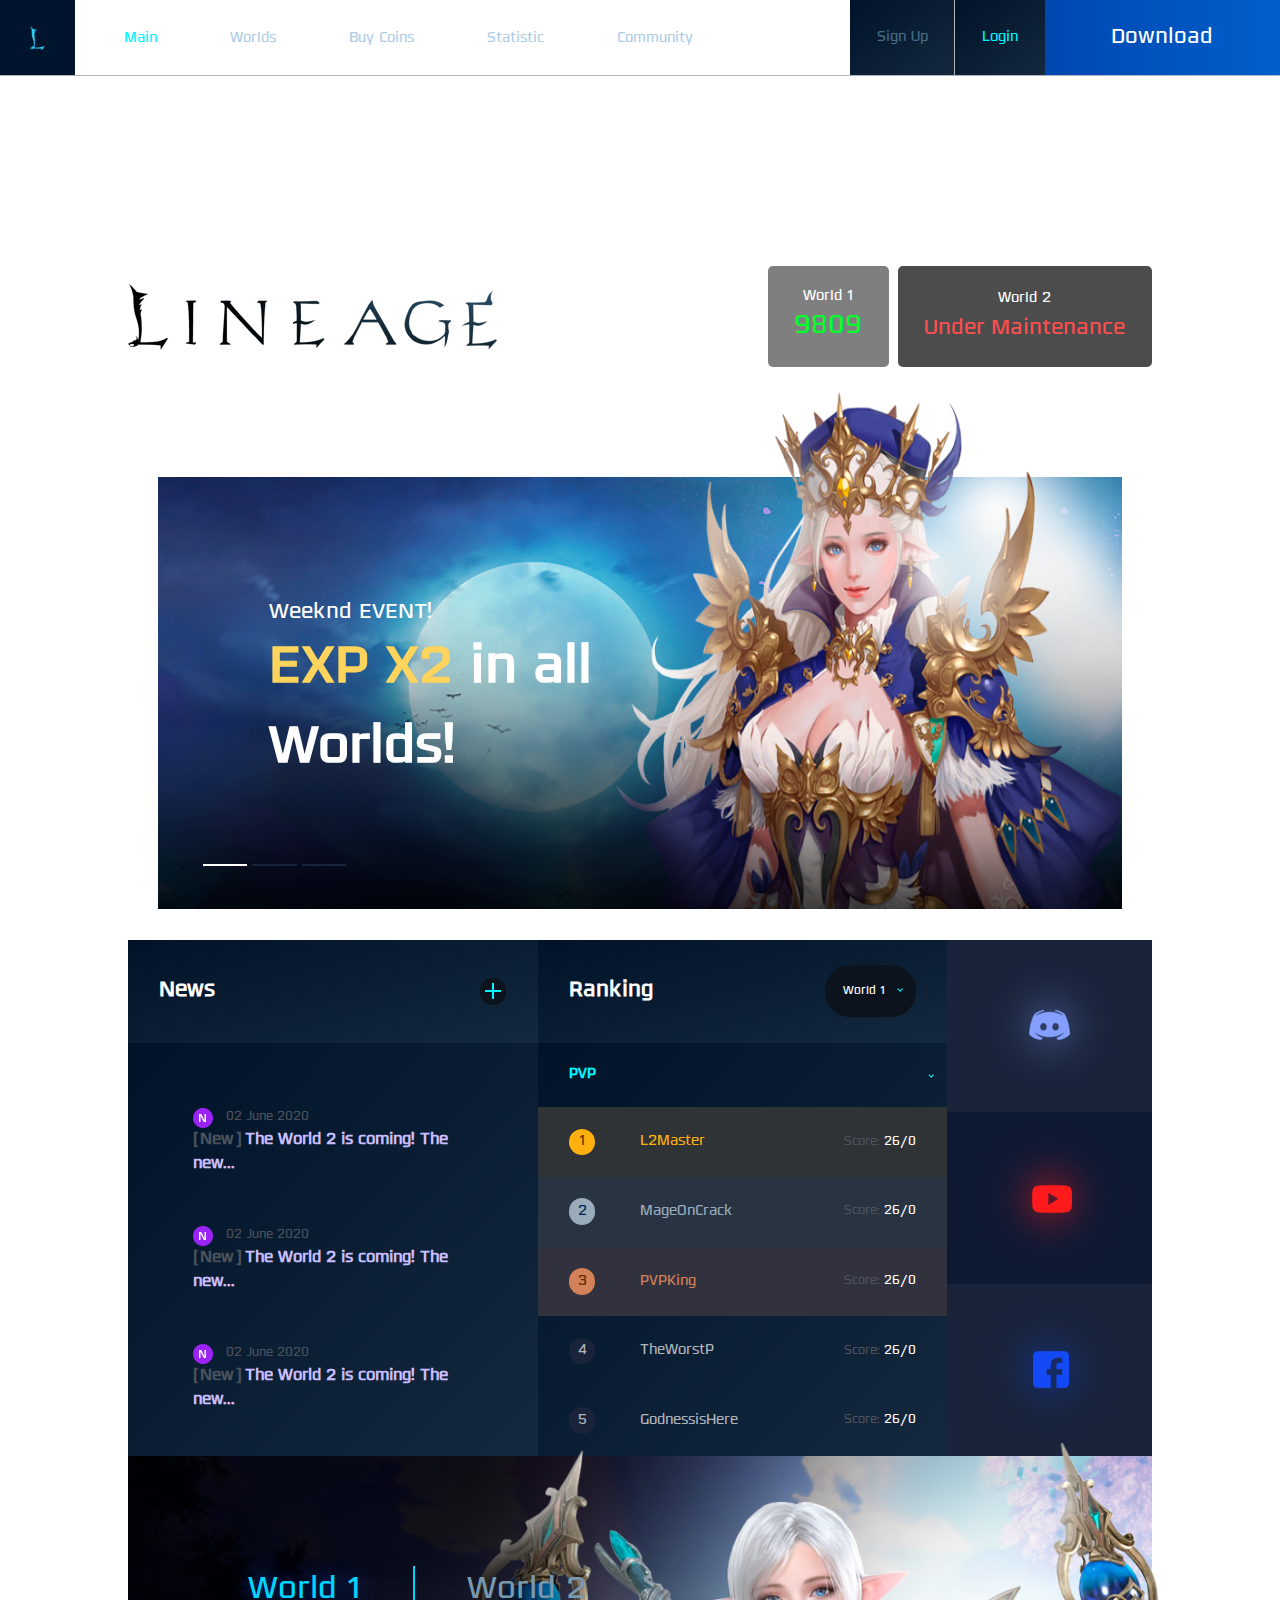
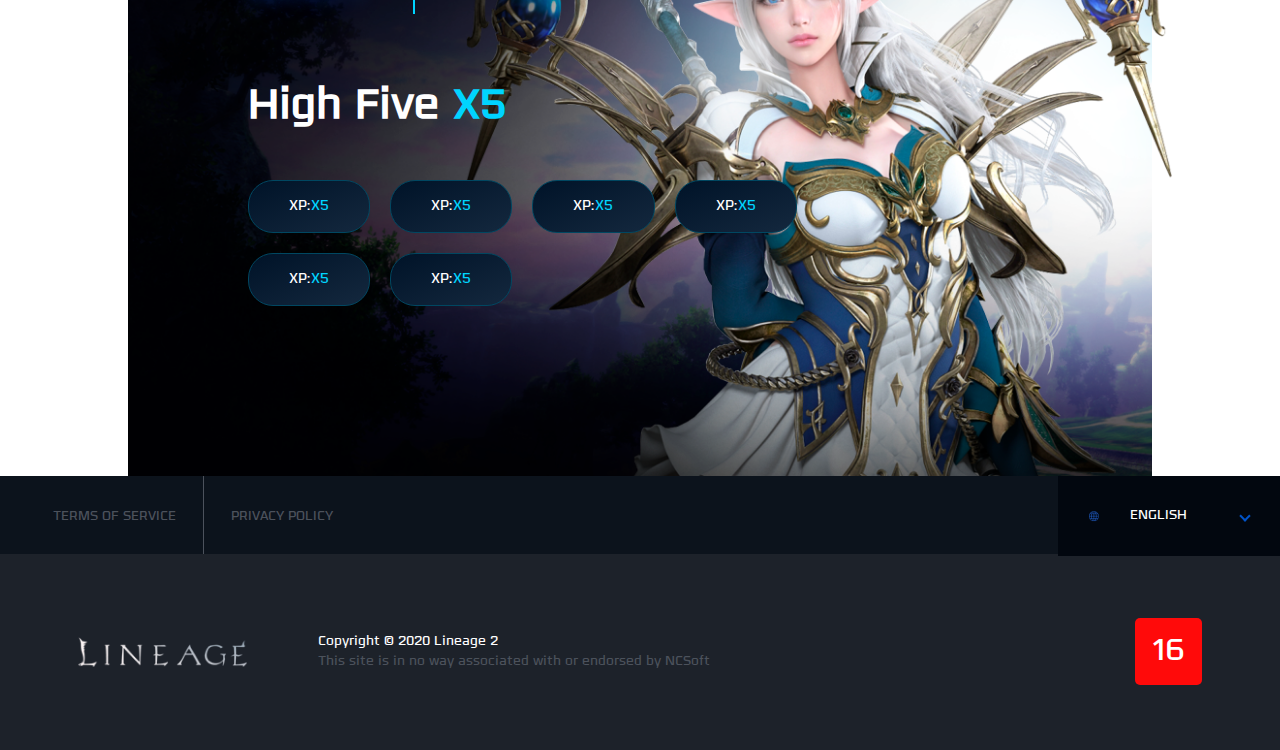
==== index.html @ 04924187 "js for blocks added" ====
<!DOCTYPE html>
<html>
  <head>
    <meta charset="utf-8">
    <meta name="viewport" content="width=device-width, initial-scale=1.0">
    <link rel="stylesheet" href="static\css\main.css">
    <link rel="stylesheet" href="static\css\slick.css">
  </head>
  <body>
    <header> <a class="header-logo dark_blue-background" href="/">
        <svg xmlns="http://www.w3.org/2000/svg" xmlns:xlink="http://www.w3.org/1999/xlink" width="20%" height="80%">
          <image x="0px" y="0px" width="100%" height="100%" xlink:href="[data-uri]"></image>
        </svg></a>
      <div class="opened" id="burger"></div>
      <div class="menu">
        <nav> 
          <ul> 
            <li> <a class="header-fonts active" href="/">Main</a></li>
            <li> <a class="header-fonts" href="#">Worlds</a></li>
            <li> <a class="header-fonts" href="#">Buy Coins</a></li>
            <li> <a class="header-fonts" href="#">Statistic</a></li>
            <li> <a class="header-fonts" href="#">Community</a></li>
          </ul>
        </nav>
        <div class="actions-bar">
          <ul> 
            <li class="dark_blue-background"> <a class="signUp header-fonts" href="#">Sign Up</a></li>
            <li class="dark_blue-background"> <a class="signUp active header-fonts" href="#">Login</a></li>
            <li> <a class="header-fonts-big" href="#downloadContent" id="download">Download   </a></li>
          </ul>
        </div>
      </div>
    </header>
    <div class="signup-wrapper" id="signUp">
      <div class="signup-content">
        <div class="cross" id="closeLogin"></div>
        <div class="top-bar"><a class="header-fonts active" href="#">Sign Up</a><a class="header-fonts" href="#">Login</a></div>
        <div class="main-bar"><a class="social-in" href="#">
            <div class="logo">
              <svg xmlns="http://www.w3.org/2000/svg" xmlns:xlink="http://www.w3.org/1999/xlink" width="50%" height="50%">
                <image x="0px" y="0px" width="100%" height="100%" xlink:href="[data-uri]"></image>
              </svg>
            </div>
            <p class="header-fonts">Sign Up with <span> Facebook </span></p></a><span class="splitter h4-font">or</span>
          <form action="">
            <label for="user"></label>
            <input class="header-fonts" type="text" placeholder="Username" required id="user">
            <label for="pass"></label>
            <input class="header-fonts" type="password" placeholder="Password" required id="pass">
            <label for="repeat_pass"></label>
            <input class="header-fonts" type="password" placeholder="Confirm password" required id="repeat_pass">
            <label for="email"></label>
            <input class="header-fonts" type="e-mail" placeholder="E-mail" required id="email">
            <button class="header-fonts white" type="submit" value="Confirm">Confirm</button>
          </form>
          <p class="mini-fonts">Confirming the register you agree with our </p>
          <p class="mini-fonts"><a href="#"> Terms of Use </a> and <a href="#"> Privacy Poliy </a></p>
        </div>
      </div>
    </div>
    <section class="main">
      <div class="top-section"><img src="static/img/main-logo.png" alt="">
        <div class="world-status-box">
          <div class="world-item"><span class="header-fonts white">World 1</span><span class="green-font">9809</span></div>
          <div class="world-item error"><span class="header-fonts white">World 2</span><span class="error-font">Under Maintenance</span></div>
        </div>
      </div>
      <div class="main-body">
        <div class="download-content" id="downloadContent">
          <div class="top-bar"><span class="green-font">Download</span>
            <ul> 
              <li> <a class="header-fonts" href="#">World 1</a></li>
              <li> <a class="header-fonts" href="#">World 2</a></li>
            </ul>
          </div>
          <div class="download-main">
            <div class="options">
              <p class="dotted header-fonts-big">Choose the best download option (File size: <span> 7.5GB </span>)</p>
              <ul class="options-list m50-t-b">
                <li><a class="green-font red p30-t-b" href="#">MEGA</a></li>
                <li><a class="green-font p30-t-b" href="#">Torrent</a></li>
                <li><a class="green-font blue p30-t-b" href="#">Mediafire</a></li>
              </ul>
            </div>
            <div class="manual">
              <p class="dotted header-fonts-big">Manual Update (File size:<span> 109MB </span>)</p><a class="p30-t-b green-font m50-t-b" href="#">Download</a>
            </div>
            <div class="requirements">
              <p class="dotted header-fonts-big">System Requirements</p>
              <table class="requirements-list m50-t-b" cellspacing="0" cellpadding="0">
                <tr>
                  <th class="h4-font">Components</th>
                  <th class="h4-font">Minimum</th>
                  <th class="h4-font">Recomended</th>
                </tr>
                <tr> 
                  <td class="header-fonts">CPU  </td>
                  <td class="header-fonts">CPU </td>
                  <td class="header-fonts">CPU </td>
                </tr>
                <tr> 
                  <td class="header-fonts">CPU  </td>
                  <td class="header-fonts">CPU </td>
                  <td class="header-fonts">CPU </td>
                </tr>
                <tr> 
                  <td class="header-fonts">CPU  </td>
                  <td class="header-fonts">CPU </td>
                  <td class="header-fonts">CPU </td>
                </tr>
                <tr> 
                  <td class="header-fonts">CPU  </td>
                  <td class="header-fonts">CPU </td>
                  <td class="header-fonts">CPU </td>
                </tr>
                <tr> 
                  <td class="header-fonts">CPU  </td>
                  <td class="header-fonts table-center" colspan="2">CPU </td>
                </tr>
                <tr> 
                  <td class="header-fonts">CPU  </td>
                  <td class="header-fonts table-center" colspan="2">CPU </td>
                </tr>
                <tr> 
                  <td class="header-fonts">CPU  </td>
                  <td class="header-fonts">CPU </td>
                  <td class="header-fonts">CPU </td>
                </tr>
              </table>
            </div>
          </div>
        </div>
        <div class="slider" id="slider">
          <div class="buttons">
            <div class="button active-slide bt-1"></div>
            <div class="button bt-2"></div>
            <div class="button bt-3"></div>
          </div>
          <div class="slide bt-1">
            <div class="text-box"><span class="header-fonts-big">Weeknd EVENT!</span>
              <h2 class="h2-font"><span> EXP X2 </span> in all  Worlds! </h2>
            </div><img src="static/img/slider-item.png" alt="">
          </div>
          <div class="slide bt-2"> 
            <div class="text-box"><span class="header-fonts-big">Weeknd EVENT 2 !</span>
              <h2 class="h2-font"><span> EXP X2 </span> in all  Worlds! </h2>
            </div><img src="static/img/slider-item.png" alt="">
          </div>
          <div class="slide bt-3"> 
            <div class="text-box"><span class="header-fonts-big">Weeknd EVENT 3 !</span>
              <h2 class="h2-font"><span> EXP X2 </span> in all  Worlds! </h2>
            </div><img src="static/img/slider-item.png" alt="">
          </div>
        </div>
        <div class="control-panel">
          <div class="news">
            <div class="top-bar platform-pading">
              <h3 class="header-fonts-big white">News</h3><a class="plus" href="#"></a>
            </div>
            <ul class="main-bar platform-pading">
              <li class="main-bar-item"><a href="#"> <img class="ico" src="static/img/avatar.png" alt=""><span class="date date-fonts">02 June 2020</span>
                  <h4 class="title h4-font"><span> New </span> The World 2 is coming! The new...</h4></a></li>
              <li class="main-bar-item"><a href="#"> <img class="ico" src="static/img/avatar.png" alt=""><span class="date date-fonts">02 June 2020</span>
                  <h4 class="title h4-font"><span> New </span> The World 2 is coming! The new...</h4></a></li>
              <li class="main-bar-item"><a href="#"> <img class="ico" src="static/img/avatar.png" alt=""><span class="date date-fonts">02 June 2020</span>
                  <h4 class="title h4-font"><span> New </span> The World 2 is coming! The new...</h4></a></li>
            </ul>
          </div>
          <div class="ranking">
            <div class="top-bar platform-pading">
              <h3 class="header-fonts-big white">Ranking</h3>
              <ul class="worlds-list">
                <li class="world world-1 visible" id="active-world"><a class="mini-fonts" href="#">World 1</a></li>
                <li class="world world-2"><a class="mini-fonts" href="#">World 2</a></li>
              </ul>
            </div>
            <ul class="ranking-bar visible world-1"> 
              <li class="ranking-bar-item">
                <h3 class="header-fonts">PVP</h3>
              </li>
              <li class="ranking-bar-item">
                <div class="position header-fonts">1</div><span class="player header-fonts">L2Master </span><span class="score date-fonts">Score: <span> 26/0 </span></span>
              </li>
              <li class="ranking-bar-item">
                <div class="position header-fonts">2</div><span class="player header-fonts">MageOnCrack</span><span class="score date-fonts"> Score: <span> 26/0 </span></span>
              </li>
              <li class="ranking-bar-item">
                <div class="position header-fonts">3</div><span class="player header-fonts">PVPKing</span><span class="score date-fonts"> Score: <span> 26/0 </span></span>
              </li>
              <li class="ranking-bar-item">
                <div class="position header-fonts">4</div><span class="player header-fonts">TheWorstP</span><span class="score date-fonts"> Score: <span> 26/0 </span></span>
              </li>
              <li class="ranking-bar-item">
                <div class="position header-fonts">5</div><span class="player header-fonts">GodnessisHere</span><span class="score date-fonts"> Score: <span> 26/0 </span></span>
              </li>
            </ul>
            <ul class="ranking-bar world-2">
              <li class="ranking-bar-item">
                <h3 class="header-fonts">PVP</h3>
              </li>
              <li class="ranking-bar-item">
                <div class="position header-fonts">1</div><span class="player header-fonts">L2Master (World 2)</span><span class="score date-fonts">Score: <span> 26/0 </span></span>
              </li>
              <li class="ranking-bar-item">
                <div class="position header-fonts">2</div><span class="player header-fonts">MageOnCrack</span><span class="score date-fonts"> Score: <span> 26/0 </span></span>
              </li>
              <li class="ranking-bar-item">
                <div class="position header-fonts">3</div><span class="player header-fonts">PVPKing</span><span class="score date-fonts"> Score: <span> 26/0 </span></span>
              </li>
              <li class="ranking-bar-item">
                <div class="position header-fonts">4</div><span class="player header-fonts">TheWorstP</span><span class="score date-fonts"> Score: <span> 26/0 </span></span>
              </li>
              <li class="ranking-bar-item">
                <div class="position header-fonts">5</div><span class="player header-fonts">GodnessisHere</span><span class="score date-fonts"> Score: <span> 26/0 </span></span>
              </li>
            </ul>
          </div>
          <div class="platform"><a class="platform-item" href="#"><img src="static/img/discord.png" alt=""></a><a class="platform-item" href="#"><img src="static/img/youtube.png" alt=""></a><a class="platform-item" href="#"><img src="static/img/facebook.png" alt=""></a></div>
        </div>
        <div class="worlds_info">
          <div class="worlds_switcher"><a class="footer-fonts-big active_world" href="#" id="wrld1">World 1</a><a class="footer-fonts-big" href="#" id="wrld2">World 2</a></div>
          <div class="world-info visible">
            <h3 class="h3-font">High Five <span>X5</span></h3>
            <ul class="info"> 
              <li class="info-item header-fonts white">XP: <span>X5 </span></li>
              <li class="info-item header-fonts white">XP: <span>X5 </span></li>
              <li class="info-item header-fonts white">XP: <span>X5 </span></li>
              <li class="info-item header-fonts white">XP: <span>X5 </span></li>
              <li class="info-item header-fonts white">XP: <span>X5 </span></li>
              <li class="info-item header-fonts white">XP: <span>X5 </span></li>
            </ul><img src="static/img/world-1-img.png" alt="">
          </div>
          <div class="world-info world-info-2">
            <h3 class="h3-font">High Five <span>X5</span></h3>
            <ul class="info"> 
              <li class="info-item header-fonts white">XP: <span>X5 </span></li>
              <li class="info-item header-fonts white">XP: <span>X5 </span></li>
              <li class="info-item header-fonts white">XP: <span>X5 </span></li>
              <li class="info-item header-fonts white">XP: <span>X5 </span></li>
              <li class="info-item header-fonts white">XP: <span>X5 </span></li>
              <li class="info-item header-fonts white">XP: <span>X5 </span></li>
            </ul><img src="static/img/world-2-img.png" alt="">
          </div>
        </div>
      </div>
    </section>
    <footer>
      <div class="footer-top">
        <ul class="terms">
          <li> <a class="footer-fonts" href="#">TERMS OF SERVICE</a></li>
          <li> <a class="footer-fonts" href="#">PRIVACY POLICY</a></li>
        </ul>
        <ul class="lang-switcher"> 
          <li> 
            <div class="lang-img">
              <svg xmlns="http://www.w3.org/2000/svg" xmlns:xlink="http://www.w3.org/1999/xlink" width="100%" height="100%">
                <image x="0px" y="0px" width="100%" height="100%" xlink:href="[data-uri]"></image>
              </svg>
            </div><a class="footer-fonts" href="#">ENGLISH</a>
          </li>
          <li> <a class="footer-fonts" href="#">ENGLISH</a></li>
        </ul>
      </div>
      <div class="footer-bottom">
        <div class="main-logo"><a href="#"><img src="static/img/logo.png" alt=""></a></div>
        <p class="footer-fonts copyright"><span> Copyright © 2020 Lineage 2 </span> This site is in no way associated with or endorsed by NCSoft</p>
        <div class="red-logo">
          <p class="footer-fonts-big">16</p>
        </div>
      </div>
    </footer>
    <script src="static//js//main.js"></script>
  </body>
</html>
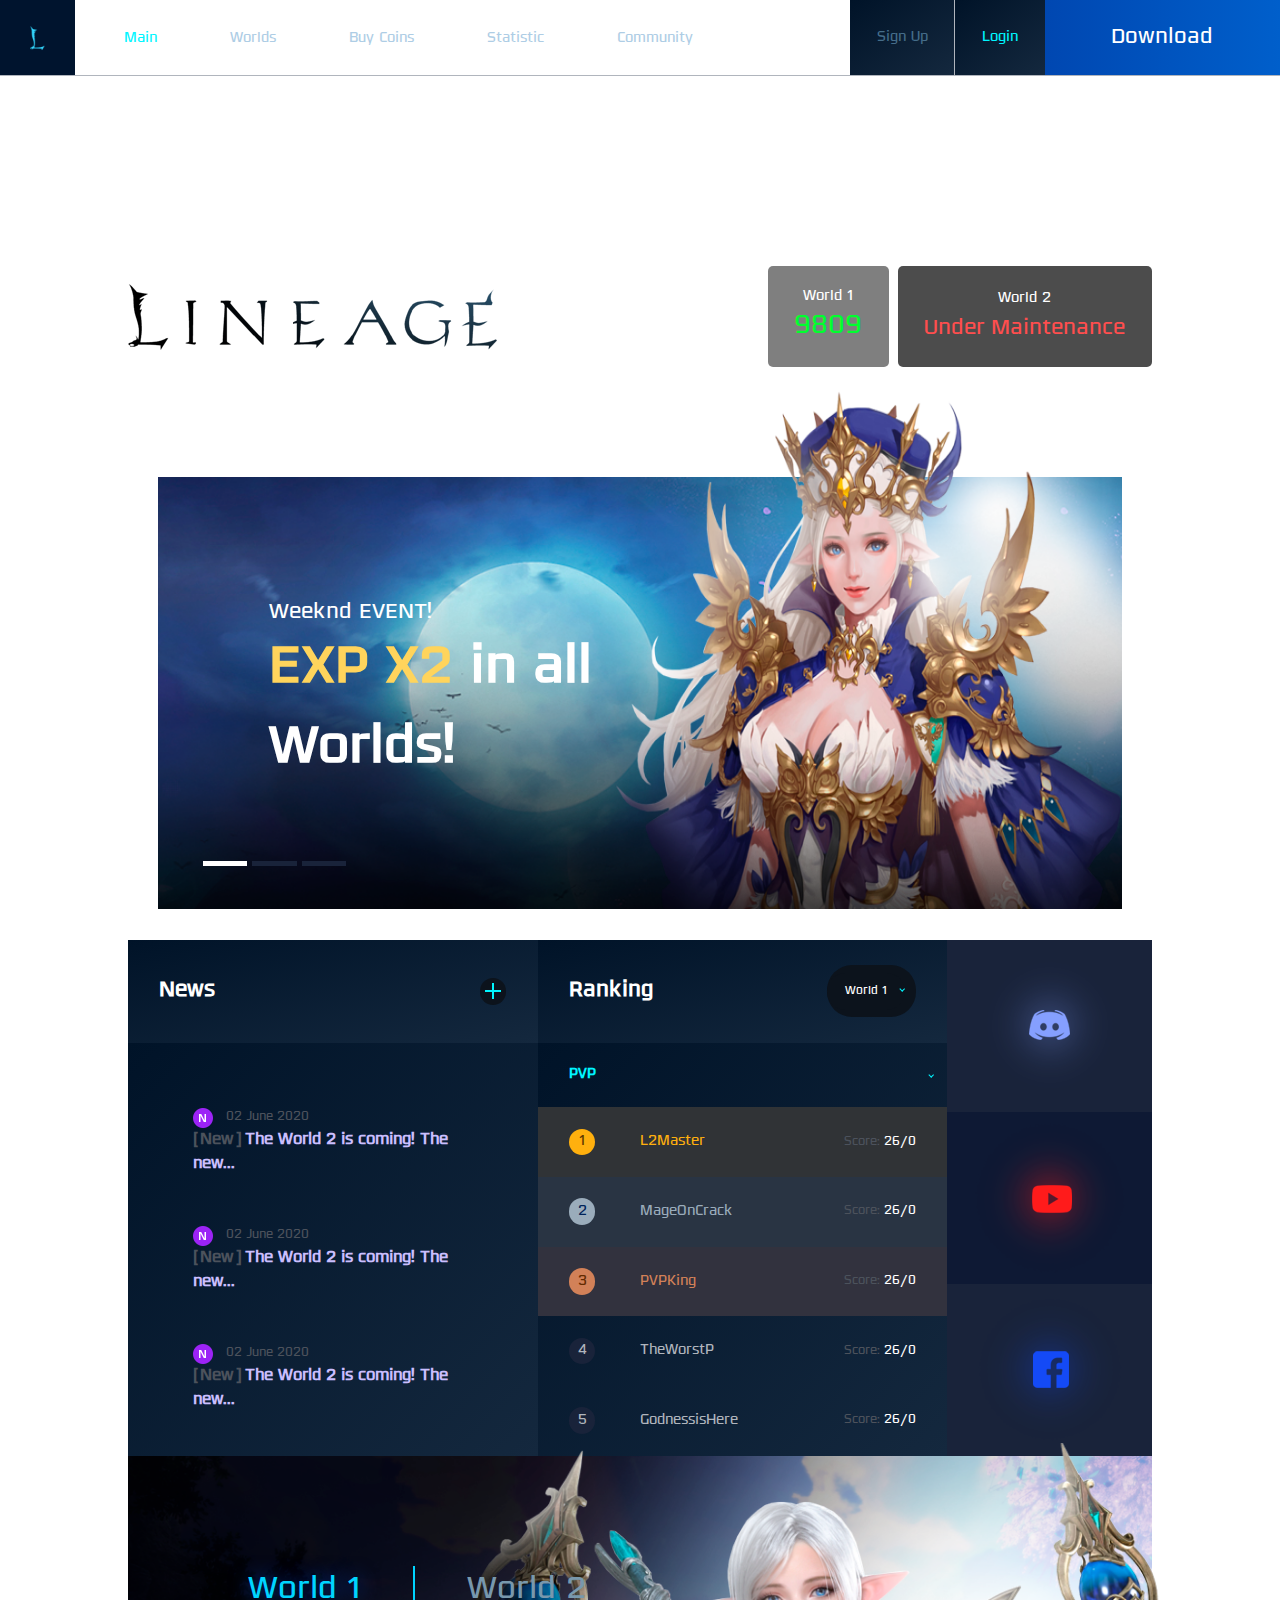
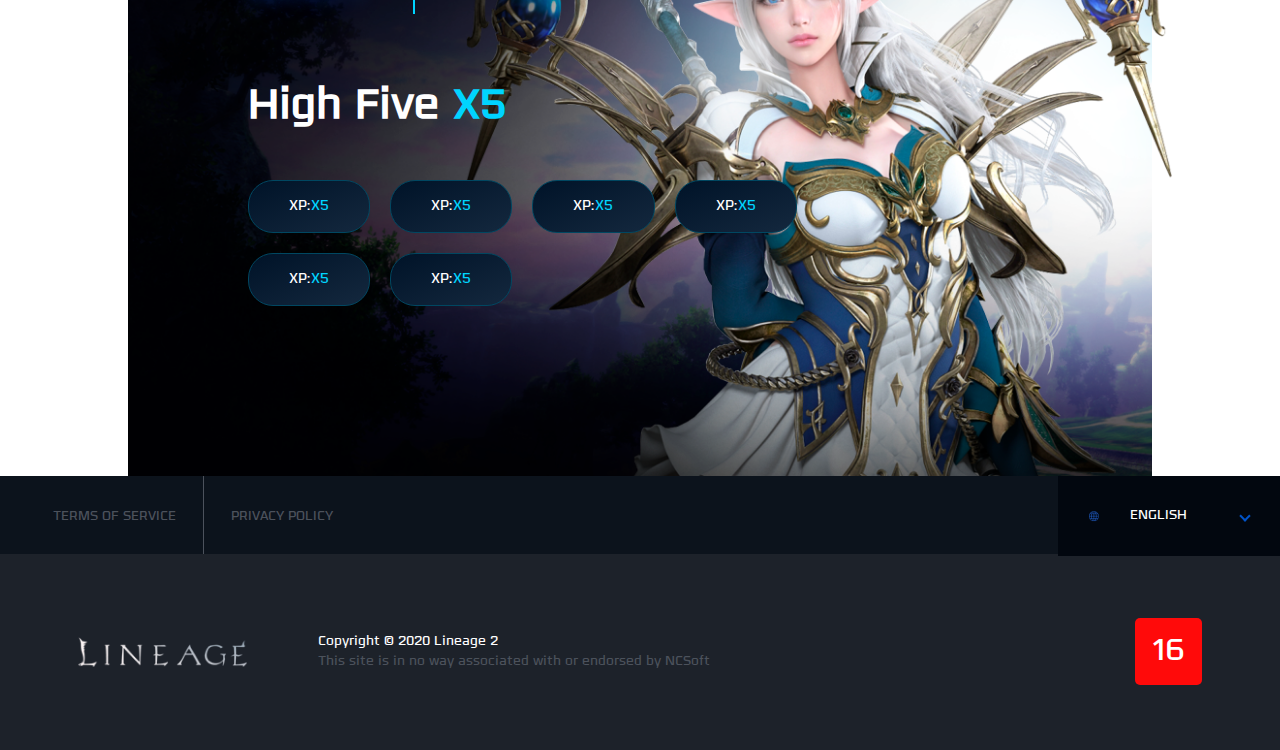
==== commit 47f5b411: "js slider" ====
--- a/index.html
+++ b/index.html
@@ -4,7 +4,8 @@
     <meta charset="utf-8">
     <meta name="viewport" content="width=device-width, initial-scale=1.0">
     <link rel="stylesheet" href="static\css\main.css">
-    <link rel="stylesheet" href="static\css\slick.css">
+    <title>Linage</title>
+    <link rel="shortcut icon" href="static/img/L.png" type="image/x-icon">
   </head>
   <body>
     <header> <a class="header-logo dark_blue-background" href="/">
@@ -34,8 +35,8 @@
     <div class="signup-wrapper" id="signUp">
       <div class="signup-content">
         <div class="cross" id="closeLogin"></div>
-        <div class="top-bar"><a class="header-fonts active" href="#">Sign Up</a><a class="header-fonts" href="#">Login</a></div>
-        <div class="main-bar"><a class="social-in" href="#">
+        <div class="top-bar"><a class="header-fonts active active_entry" href="#" id="getSignUp">Sign Up</a><a class="header-fonts" href="#" id="getLogin">Login</a></div>
+        <div class="main-bar form"><a class="social-in" href="#">
             <div class="logo">
               <svg xmlns="http://www.w3.org/2000/svg" xmlns:xlink="http://www.w3.org/1999/xlink" width="50%" height="50%">
                 <image x="0px" y="0px" width="100%" height="100%" xlink:href="[data-uri]"></image>
@@ -44,17 +45,26 @@
             <p class="header-fonts">Sign Up with <span> Facebook </span></p></a><span class="splitter h4-font">or</span>
           <form action="">
             <label for="user"></label>
-            <input class="header-fonts" type="text" placeholder="Username" required id="user">
+            <input class="header-fonts" name="User" type="text" placeholder="Username" required id="user">
             <label for="pass"></label>
-            <input class="header-fonts" type="password" placeholder="Password" required id="pass">
+            <input class="header-fonts" name="Password" type="password" placeholder="Password" required id="pass">
             <label for="repeat_pass"></label>
             <input class="header-fonts" type="password" placeholder="Confirm password" required id="repeat_pass">
             <label for="email"></label>
-            <input class="header-fonts" type="e-mail" placeholder="E-mail" required id="email">
-            <button class="header-fonts white" type="submit" value="Confirm">Confirm</button>
+            <input class="header-fonts" name="E-mail" type="e-mail" placeholder="E-mail" required id="email">
+            <button class="header-fonts white" type="submit" value="Confirm" id="confirm">Confirm</button>
           </form>
           <p class="mini-fonts">Confirming the register you agree with our </p>
           <p class="mini-fonts"><a href="#"> Terms of Use </a> and <a href="#"> Privacy Poliy </a></p>
+        </div>
+        <div class="main-bar form">
+          <form action="">
+            <label for="user"></label>
+            <input class="header-fonts" name="User" type="text" placeholder="Username" required id="userLogin">
+            <label for="pass"></label>
+            <input class="header-fonts" name="Password" type="password" placeholder="Password" required id="passLogin">
+            <button class="header-fonts white" type="submit" value="Confirm">Login</button>
+          </form>
         </div>
       </div>
     </div>
@@ -69,8 +79,8 @@
         <div class="download-content" id="downloadContent">
           <div class="top-bar"><span class="green-font">Download</span>
             <ul> 
-              <li> <a class="header-fonts" href="#">World 1</a></li>
-              <li> <a class="header-fonts" href="#">World 2</a></li>
+              <li class="active-download-world" id="downloadW1"><a class="header-fonts" href="#">World 1</a></li>
+              <li id="downloadW2"> <a class="header-fonts" href="#">World 2</a></li>
             </ul>
           </div>
           <div class="download-main">
@@ -95,36 +105,90 @@
                 </tr>
                 <tr> 
                   <td class="header-fonts">CPU  </td>
-                  <td class="header-fonts">CPU </td>
-                  <td class="header-fonts">CPU </td>
+                  <td class="header-fonts">Intel® Pentium® 4 3.0 GHz </td>
+                  <td class="header-fonts">Intel® Core™2 Duo 6300  </td>
+                </tr>
+                <tr> 
+                  <td class="header-fonts">Memory  </td>
+                  <td class="header-fonts">2 GB or more RAM    </td>
+                  <td class="header-fonts">4 GB or more RAM </td>
+                </tr>
+                <tr> 
+                  <td class="header-fonts">Video card  </td>
+                  <td class="header-fonts">NVIDIA® GeForce® 6600 GT </td>
+                  <td class="header-fonts">NVIDIA® GeForce® 7600 GT </td>
+                </tr>
+                <tr> 
+                  <td class="header-fonts">Connection  </td>
+                  <td class="header-fonts">56k Internet connection </td>
+                  <td class="header-fonts">Broadband Internet Connection </td>
+                </tr>
+                <tr> 
+                  <td class="header-fonts">Hard Disc  </td>
+                  <td class="header-fonts table-center" colspan="2">30 GB or higher free space  </td>
+                </tr>
+                <tr> 
+                  <td class="header-fonts">Direct X  </td>
+                  <td class="header-fonts table-center" colspan="2">Direct X 9.0c or above </td>
+                </tr>
+                <tr> 
+                  <td class="header-fonts">Operating System  </td>
+                  <td class="header-fonts table-center" colspan="2">Windows 7 32bit / Windows 8 32bit / Windows 10 32bit</td>
+                </tr>
+              </table>
+            </div>
+          </div>
+          <div class="download-main">
+            <div class="options">
+              <p class="dotted header-fonts-big">Choose the best download option (File size: <span> 7.5GB </span>) 2</p>
+              <ul class="options-list m50-t-b">
+                <li><a class="green-font red p30-t-b" href="#">MEGA</a></li>
+                <li><a class="green-font p30-t-b" href="#">Torrent</a></li>
+                <li><a class="green-font blue p30-t-b" href="#">Mediafire</a></li>
+              </ul>
+            </div>
+            <div class="manual">
+              <p class="dotted header-fonts-big">Manual Update (File size:<span> 109MB </span>)</p><a class="p30-t-b green-font m50-t-b" href="#">Download</a>
+            </div>
+            <div class="requirements">
+              <p class="dotted header-fonts-big">System Requirements</p>
+              <table class="requirements-list m50-t-b" cellspacing="0" cellpadding="0">
+                <tr>
+                  <th class="h4-font">Components</th>
+                  <th class="h4-font">Minimum</th>
+                  <th class="h4-font">Recomended</th>
                 </tr>
                 <tr> 
                   <td class="header-fonts">CPU  </td>
-                  <td class="header-fonts">CPU </td>
-                  <td class="header-fonts">CPU </td>
-                </tr>
-                <tr> 
-                  <td class="header-fonts">CPU  </td>
-                  <td class="header-fonts">CPU </td>
-                  <td class="header-fonts">CPU </td>
-                </tr>
-                <tr> 
-                  <td class="header-fonts">CPU  </td>
-                  <td class="header-fonts">CPU </td>
-                  <td class="header-fonts">CPU </td>
-                </tr>
-                <tr> 
-                  <td class="header-fonts">CPU  </td>
-                  <td class="header-fonts table-center" colspan="2">CPU </td>
-                </tr>
-                <tr> 
-                  <td class="header-fonts">CPU  </td>
-                  <td class="header-fonts table-center" colspan="2">CPU </td>
-                </tr>
-                <tr> 
-                  <td class="header-fonts">CPU  </td>
-                  <td class="header-fonts">CPU </td>
-                  <td class="header-fonts">CPU </td>
+                  <td class="header-fonts">Intel® Pentium® 4 3.0 GHz </td>
+                  <td class="header-fonts">Intel® Core™2 Duo 6300  </td>
+                </tr>
+                <tr> 
+                  <td class="header-fonts">Memory  </td>
+                  <td class="header-fonts">2 GB or more RAM    </td>
+                  <td class="header-fonts">4 GB or more RAM </td>
+                </tr>
+                <tr> 
+                  <td class="header-fonts">Video card  </td>
+                  <td class="header-fonts">NVIDIA® GeForce® 6600 GT </td>
+                  <td class="header-fonts">NVIDIA® GeForce® 7600 GT </td>
+                </tr>
+                <tr> 
+                  <td class="header-fonts">Connection  </td>
+                  <td class="header-fonts">56k Internet connection </td>
+                  <td class="header-fonts">Broadband Internet Connection </td>
+                </tr>
+                <tr> 
+                  <td class="header-fonts">Hard Disc  </td>
+                  <td class="header-fonts table-center" colspan="2">30 GB or higher free space  </td>
+                </tr>
+                <tr> 
+                  <td class="header-fonts">Direct X  </td>
+                  <td class="header-fonts table-center" colspan="2">Direct X 9.0c or above </td>
+                </tr>
+                <tr> 
+                  <td class="header-fonts">Operating System  </td>
+                  <td class="header-fonts table-center" colspan="2">Windows 7 32bit / Windows 8 32bit / Windows 10 32bit</td>
                 </tr>
               </table>
             </div>
@@ -258,7 +322,7 @@
               </svg>
             </div><a class="footer-fonts" href="#">ENGLISH</a>
           </li>
-          <li> <a class="footer-fonts" href="#">ENGLISH</a></li>
+          <li> <a class="footer-fonts" href="#">RUSSIAN</a></li>
         </ul>
       </div>
       <div class="footer-bottom">
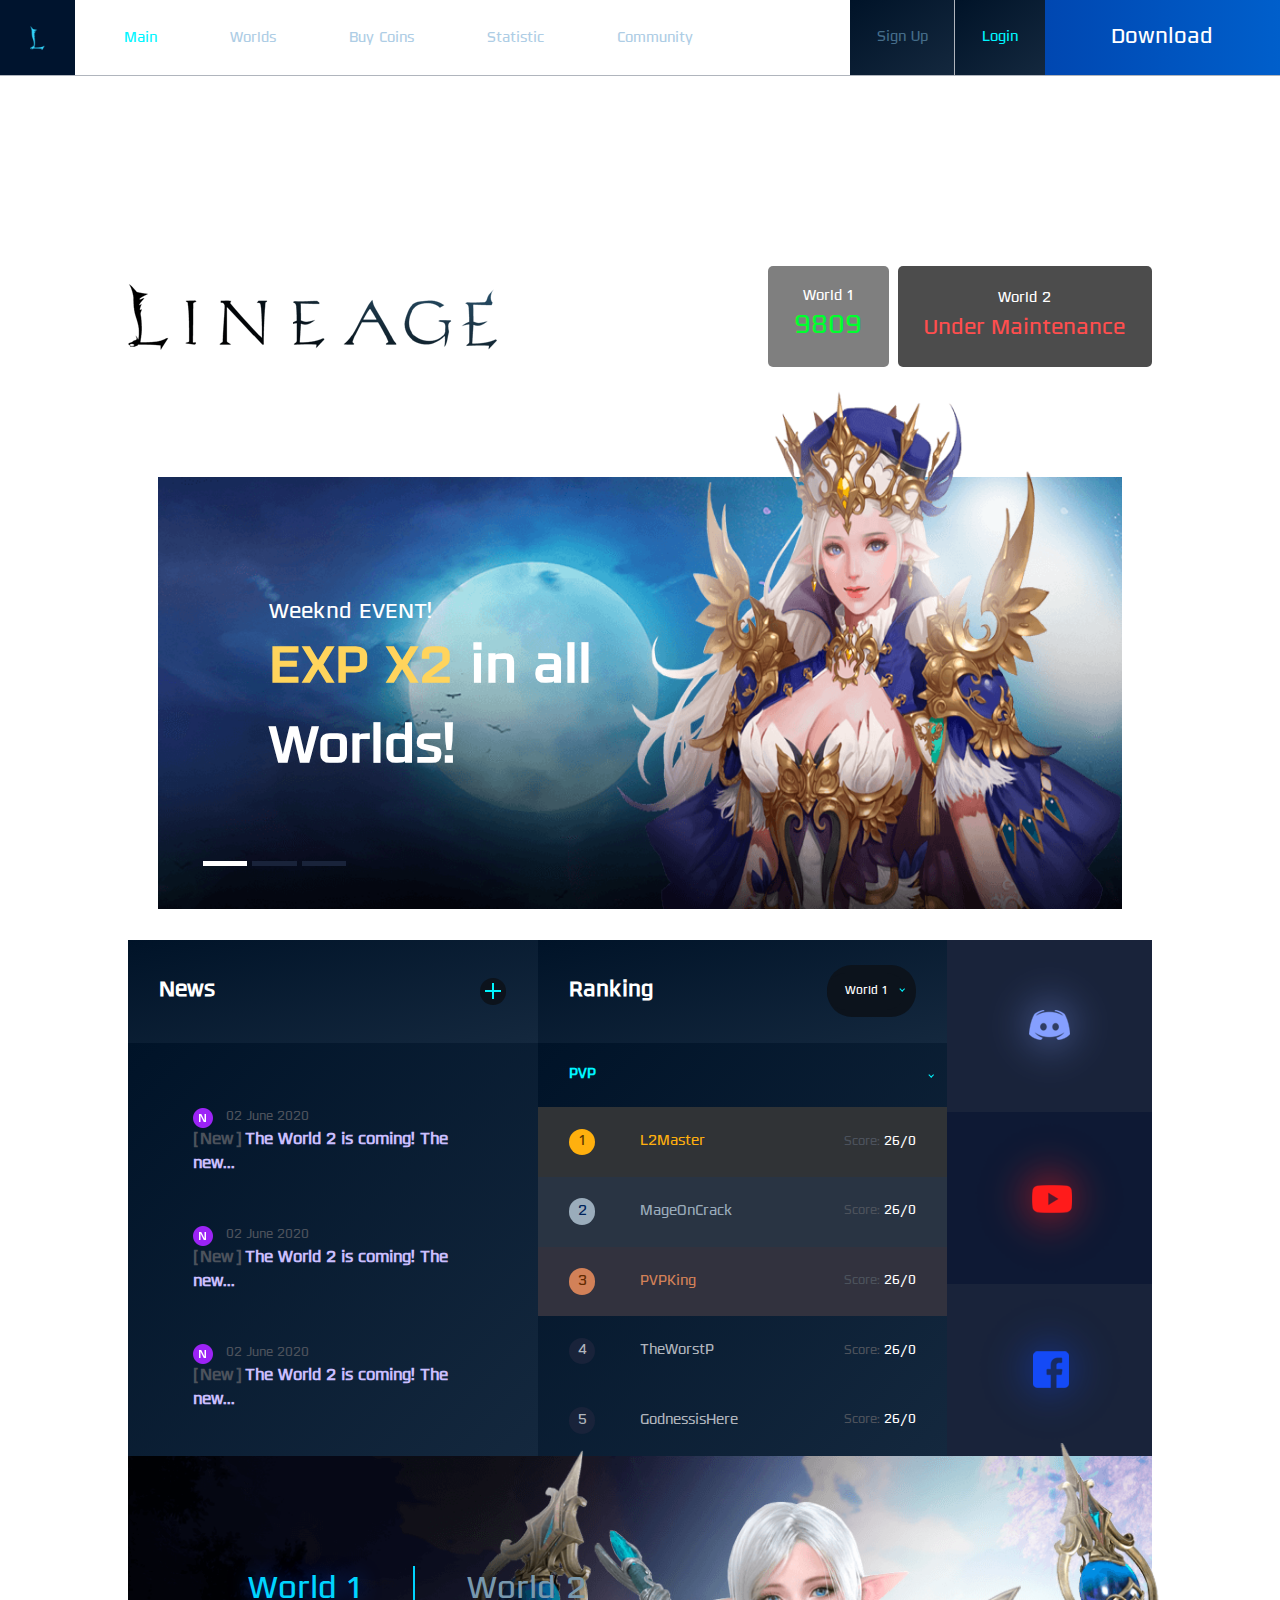
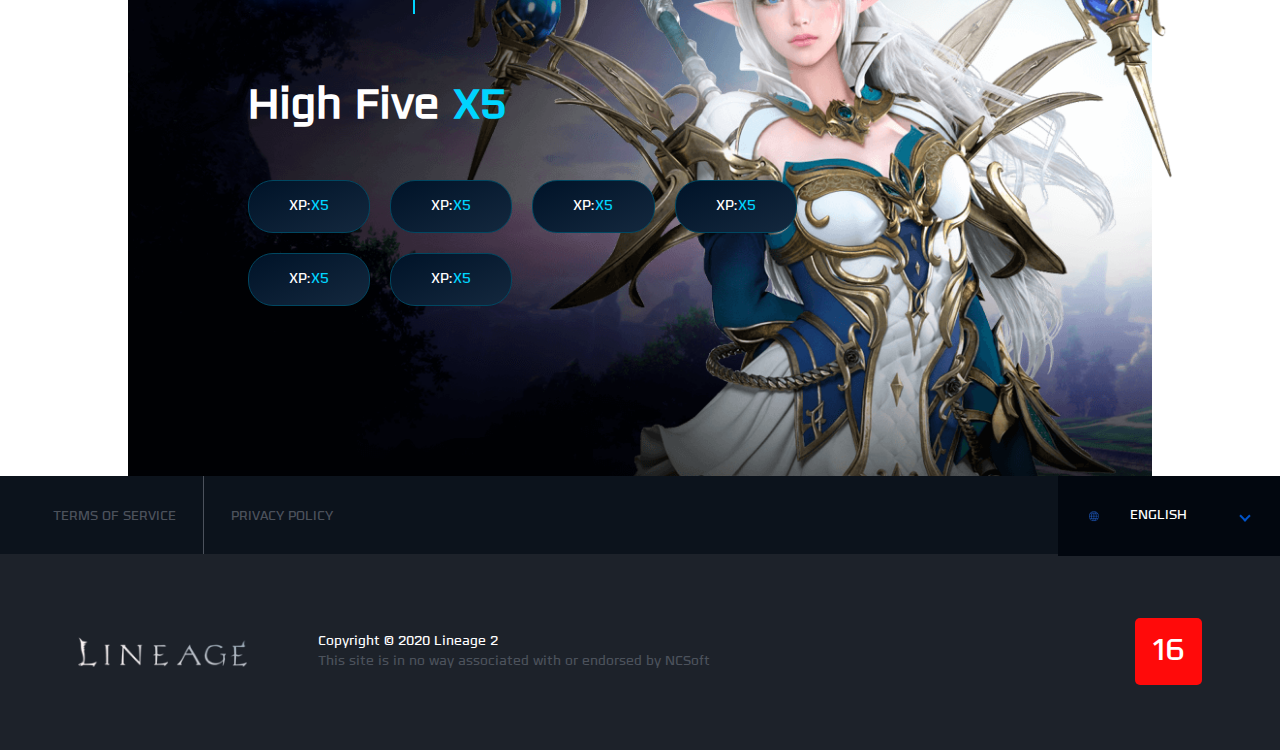
==== commit 2422863a: "compressing imgs, fix js, download modal" ====
--- a/index.html
+++ b/index.html
@@ -1,8 +1,10 @@
 <!DOCTYPE html>
-<html>
+<html lang="en">
   <head>
     <meta charset="utf-8">
     <meta name="viewport" content="width=device-width, initial-scale=1.0">
+    <meta title="Linage">
+    <meta description="Linage layout">
     <link rel="stylesheet" href="static\css\main.css">
     <title>Linage</title>
     <link rel="shortcut icon" href="static/img/L.png" type="image/x-icon">
@@ -12,8 +14,8 @@
         <svg xmlns="http://www.w3.org/2000/svg" xmlns:xlink="http://www.w3.org/1999/xlink" width="20%" height="80%">
           <image x="0px" y="0px" width="100%" height="100%" xlink:href="[data-uri]"></image>
         </svg></a>
-      <div class="opened" id="burger"></div>
-      <div class="menu">
+      <div class="closed" id="burger"></div>
+      <div class="menu" id="menu">
         <nav> 
           <ul> 
             <li> <a class="header-fonts active" href="/">Main</a></li>
@@ -45,13 +47,13 @@
             <p class="header-fonts">Sign Up with <span> Facebook </span></p></a><span class="splitter h4-font">or</span>
           <form action="">
             <label for="user"></label>
-            <input class="header-fonts" name="User" type="text" placeholder="Username" required id="user">
+            <input class="header-fonts" name="User" type="text" placeholder="Username" required autocomplete="on" id="user">
             <label for="pass"></label>
-            <input class="header-fonts" name="Password" type="password" placeholder="Password" required id="pass">
+            <input class="header-fonts" name="Password" type="password" placeholder="Password" required autocomplete="on" id="pass">
             <label for="repeat_pass"></label>
-            <input class="header-fonts" type="password" placeholder="Confirm password" required id="repeat_pass">
+            <input class="header-fonts" type="password" placeholder="Confirm password" required autocomplete="on" id="repeat_pass">
             <label for="email"></label>
-            <input class="header-fonts" name="E-mail" type="e-mail" placeholder="E-mail" required id="email">
+            <input class="header-fonts" name="E-mail" type="e-mail" placeholder="E-mail" required autocomplete="on" id="email">
             <button class="header-fonts white" type="submit" value="Confirm" id="confirm">Confirm</button>
           </form>
           <p class="mini-fonts">Confirming the register you agree with our </p>
@@ -60,9 +62,9 @@
         <div class="main-bar form">
           <form action="">
             <label for="user"></label>
-            <input class="header-fonts" name="User" type="text" placeholder="Username" required id="userLogin">
+            <input class="header-fonts" name="User" type="text" placeholder="Username" required autocomplete="on" id="userLogin">
             <label for="pass"></label>
-            <input class="header-fonts" name="Password" type="password" placeholder="Password" required id="passLogin">
+            <input class="header-fonts" name="Password" type="password" placeholder="Password" required autocomplete="on" id="passLogin">
             <button class="header-fonts white" type="submit" value="Confirm">Login</button>
           </form>
         </div>
@@ -77,6 +79,7 @@
       </div>
       <div class="main-body">
         <div class="download-content" id="downloadContent">
+          <div id="closeDonwload"></div>
           <div class="top-bar"><span class="green-font">Download</span>
             <ul> 
               <li class="active-download-world" id="downloadW1"><a class="header-fonts" href="#">World 1</a></li>
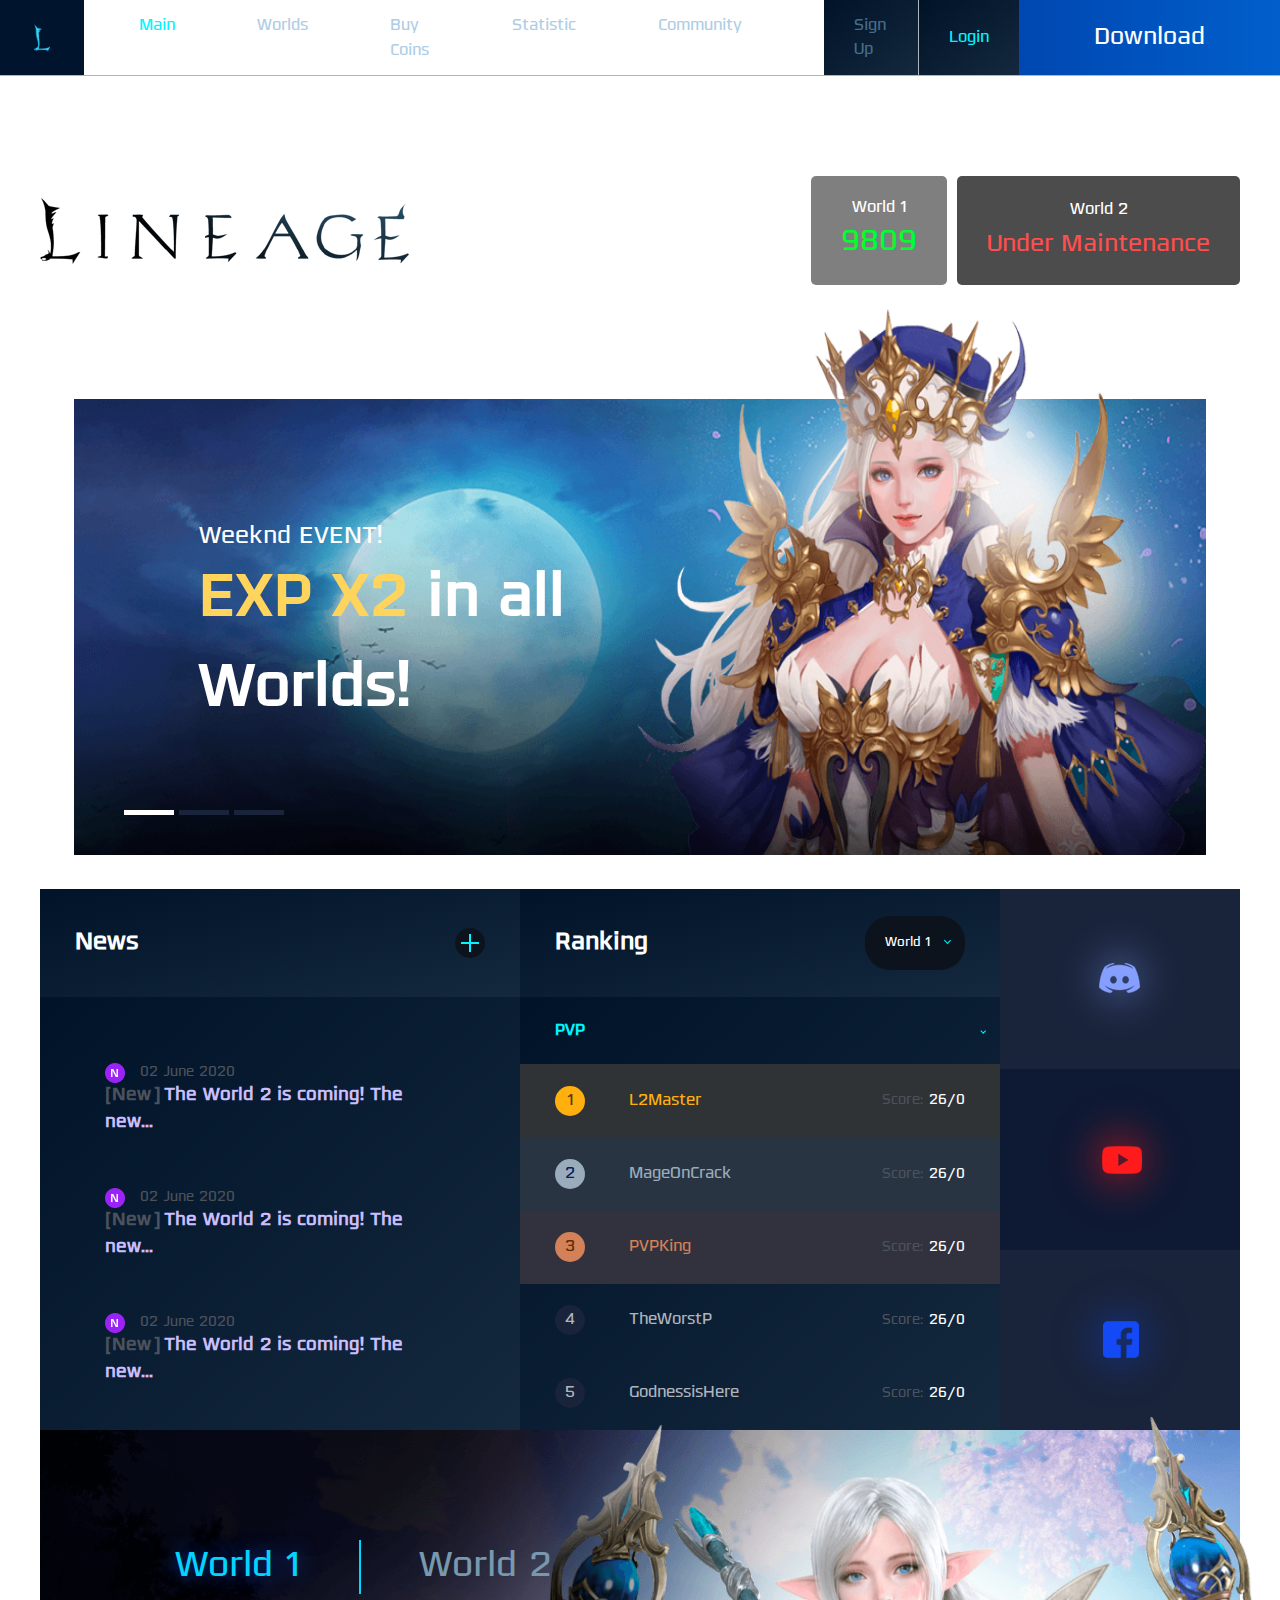
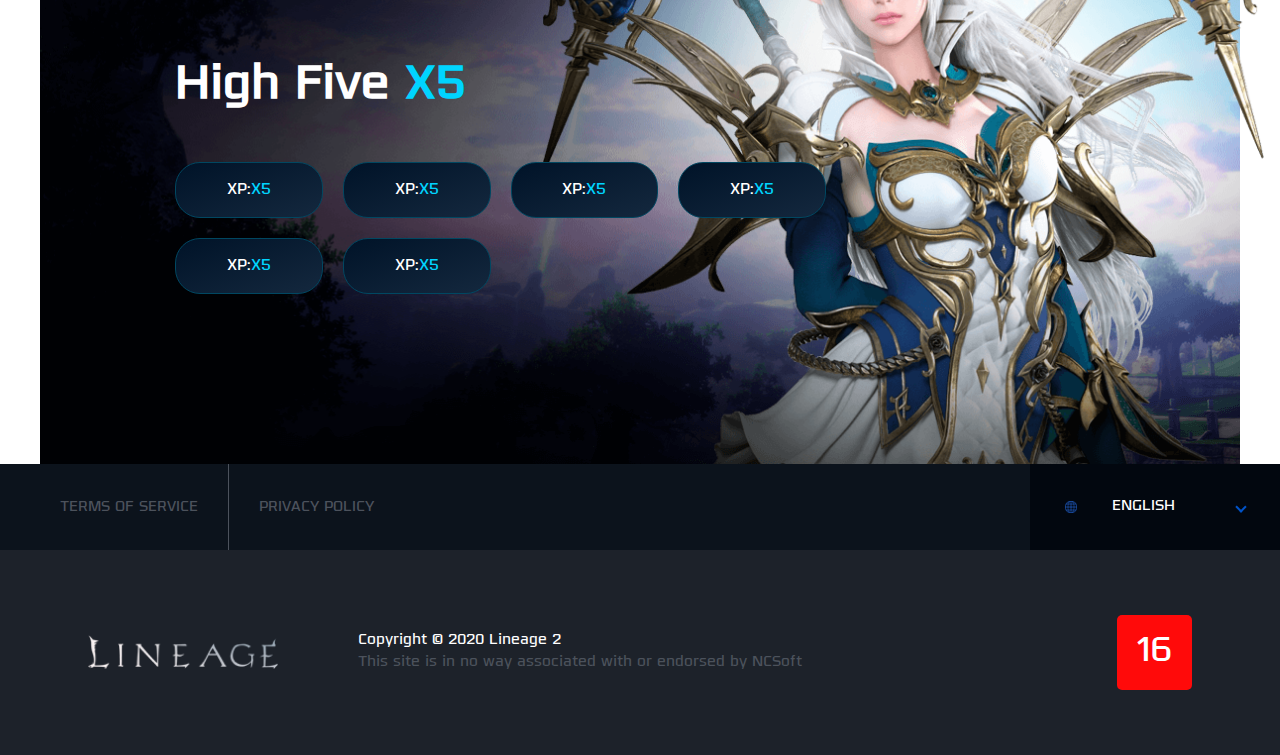
==== commit aec8a0e5: "Update index.html" ====
--- a/index.html
+++ b/index.html
@@ -29,7 +29,7 @@
           <ul> 
             <li class="dark_blue-background"> <a class="signUp header-fonts" href="#">Sign Up</a></li>
             <li class="dark_blue-background"> <a class="signUp active header-fonts" href="#">Login</a></li>
-            <li> <a class="header-fonts-big" href="#downloadContent" id="download">Download   </a></li>
+            <li> <a class="header-fonts-big" href="download.html" id="download">Download   </a></li>
           </ul>
         </div>
       </div>
@@ -78,130 +78,15 @@
         </div>
       </div>
       <div class="main-body">
-        <div class="download-content" id="downloadContent">
-          <div id="closeDonwload"></div>
-          <div class="top-bar"><span class="green-font">Download</span>
-            <ul> 
-              <li class="active-download-world" id="downloadW1"><a class="header-fonts" href="#">World 1</a></li>
-              <li id="downloadW2"> <a class="header-fonts" href="#">World 2</a></li>
-            </ul>
-          </div>
-          <div class="download-main">
-            <div class="options">
-              <p class="dotted header-fonts-big">Choose the best download option (File size: <span> 7.5GB </span>)</p>
-              <ul class="options-list m50-t-b">
-                <li><a class="green-font red p30-t-b" href="#">MEGA</a></li>
-                <li><a class="green-font p30-t-b" href="#">Torrent</a></li>
-                <li><a class="green-font blue p30-t-b" href="#">Mediafire</a></li>
-              </ul>
-            </div>
-            <div class="manual">
-              <p class="dotted header-fonts-big">Manual Update (File size:<span> 109MB </span>)</p><a class="p30-t-b green-font m50-t-b" href="#">Download</a>
-            </div>
-            <div class="requirements">
-              <p class="dotted header-fonts-big">System Requirements</p>
-              <table class="requirements-list m50-t-b" cellspacing="0" cellpadding="0">
-                <tr>
-                  <th class="h4-font">Components</th>
-                  <th class="h4-font">Minimum</th>
-                  <th class="h4-font">Recomended</th>
-                </tr>
-                <tr> 
-                  <td class="header-fonts">CPU  </td>
-                  <td class="header-fonts">Intel® Pentium® 4 3.0 GHz </td>
-                  <td class="header-fonts">Intel® Core™2 Duo 6300  </td>
-                </tr>
-                <tr> 
-                  <td class="header-fonts">Memory  </td>
-                  <td class="header-fonts">2 GB or more RAM    </td>
-                  <td class="header-fonts">4 GB or more RAM </td>
-                </tr>
-                <tr> 
-                  <td class="header-fonts">Video card  </td>
-                  <td class="header-fonts">NVIDIA® GeForce® 6600 GT </td>
-                  <td class="header-fonts">NVIDIA® GeForce® 7600 GT </td>
-                </tr>
-                <tr> 
-                  <td class="header-fonts">Connection  </td>
-                  <td class="header-fonts">56k Internet connection </td>
-                  <td class="header-fonts">Broadband Internet Connection </td>
-                </tr>
-                <tr> 
-                  <td class="header-fonts">Hard Disc  </td>
-                  <td class="header-fonts table-center" colspan="2">30 GB or higher free space  </td>
-                </tr>
-                <tr> 
-                  <td class="header-fonts">Direct X  </td>
-                  <td class="header-fonts table-center" colspan="2">Direct X 9.0c or above </td>
-                </tr>
-                <tr> 
-                  <td class="header-fonts">Operating System  </td>
-                  <td class="header-fonts table-center" colspan="2">Windows 7 32bit / Windows 8 32bit / Windows 10 32bit</td>
-                </tr>
-              </table>
-            </div>
-          </div>
-          <div class="download-main">
-            <div class="options">
-              <p class="dotted header-fonts-big">Choose the best download option (File size: <span> 7.5GB </span>) 2</p>
-              <ul class="options-list m50-t-b">
-                <li><a class="green-font red p30-t-b" href="#">MEGA</a></li>
-                <li><a class="green-font p30-t-b" href="#">Torrent</a></li>
-                <li><a class="green-font blue p30-t-b" href="#">Mediafire</a></li>
-              </ul>
-            </div>
-            <div class="manual">
-              <p class="dotted header-fonts-big">Manual Update (File size:<span> 109MB </span>)</p><a class="p30-t-b green-font m50-t-b" href="#">Download</a>
-            </div>
-            <div class="requirements">
-              <p class="dotted header-fonts-big">System Requirements</p>
-              <table class="requirements-list m50-t-b" cellspacing="0" cellpadding="0">
-                <tr>
-                  <th class="h4-font">Components</th>
-                  <th class="h4-font">Minimum</th>
-                  <th class="h4-font">Recomended</th>
-                </tr>
-                <tr> 
-                  <td class="header-fonts">CPU  </td>
-                  <td class="header-fonts">Intel® Pentium® 4 3.0 GHz </td>
-                  <td class="header-fonts">Intel® Core™2 Duo 6300  </td>
-                </tr>
-                <tr> 
-                  <td class="header-fonts">Memory  </td>
-                  <td class="header-fonts">2 GB or more RAM    </td>
-                  <td class="header-fonts">4 GB or more RAM </td>
-                </tr>
-                <tr> 
-                  <td class="header-fonts">Video card  </td>
-                  <td class="header-fonts">NVIDIA® GeForce® 6600 GT </td>
-                  <td class="header-fonts">NVIDIA® GeForce® 7600 GT </td>
-                </tr>
-                <tr> 
-                  <td class="header-fonts">Connection  </td>
-                  <td class="header-fonts">56k Internet connection </td>
-                  <td class="header-fonts">Broadband Internet Connection </td>
-                </tr>
-                <tr> 
-                  <td class="header-fonts">Hard Disc  </td>
-                  <td class="header-fonts table-center" colspan="2">30 GB or higher free space  </td>
-                </tr>
-                <tr> 
-                  <td class="header-fonts">Direct X  </td>
-                  <td class="header-fonts table-center" colspan="2">Direct X 9.0c or above </td>
-                </tr>
-                <tr> 
-                  <td class="header-fonts">Operating System  </td>
-                  <td class="header-fonts table-center" colspan="2">Windows 7 32bit / Windows 8 32bit / Windows 10 32bit</td>
-                </tr>
-              </table>
-            </div>
-          </div>
-        </div>
         <div class="slider" id="slider">
           <div class="buttons">
             <div class="button active-slide bt-1"></div>
             <div class="button bt-2"></div>
             <div class="button bt-3"></div>
+          </div>
+          <div class="arrows">
+            <div class="arrow arrow-left" id="arrow_left"></div>
+            <div class="arrow arrow-right" id="arrow_right"></div>
           </div>
           <div class="slide bt-1">
             <div class="text-box"><span class="header-fonts-big">Weeknd EVENT!</span>
@@ -337,5 +222,6 @@
       </div>
     </footer>
     <script src="static//js//main.js"></script>
+    <script src="static//js//general.js"></script>
   </body>
-</html>+</html>
